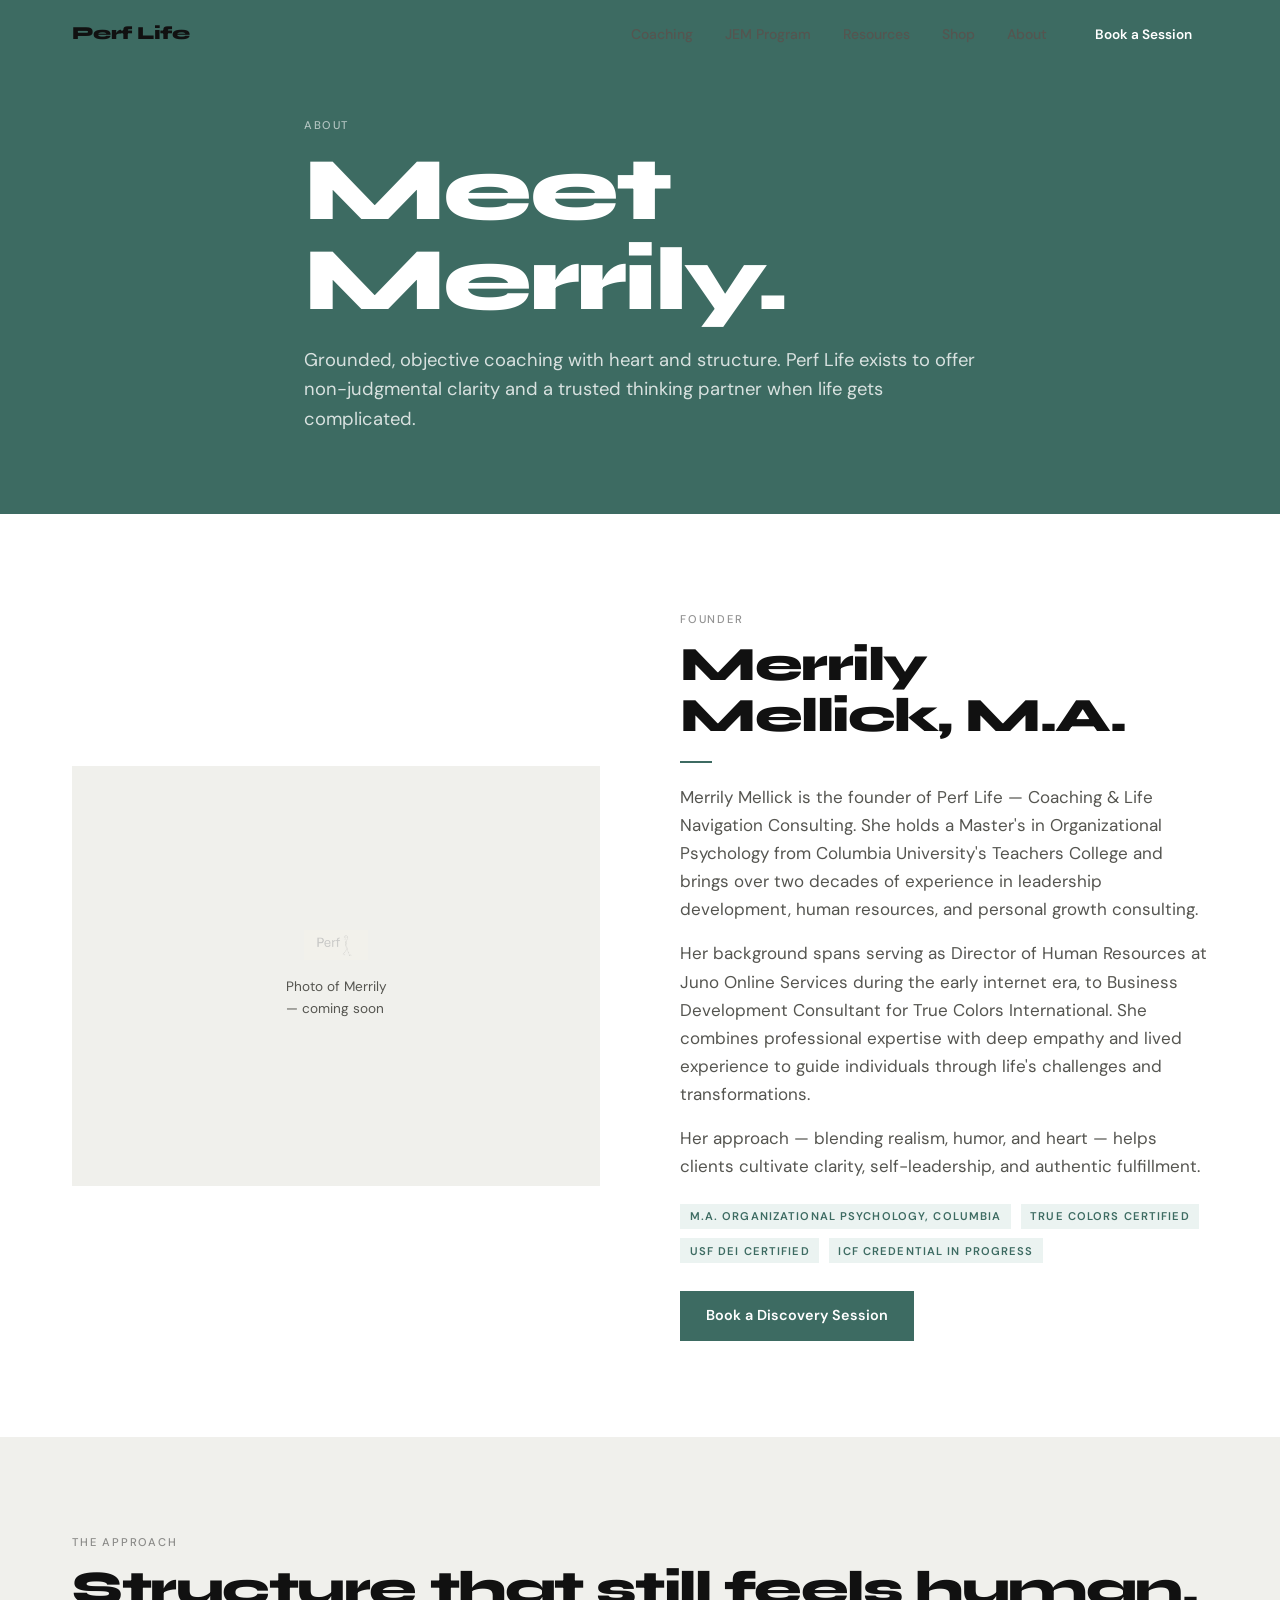
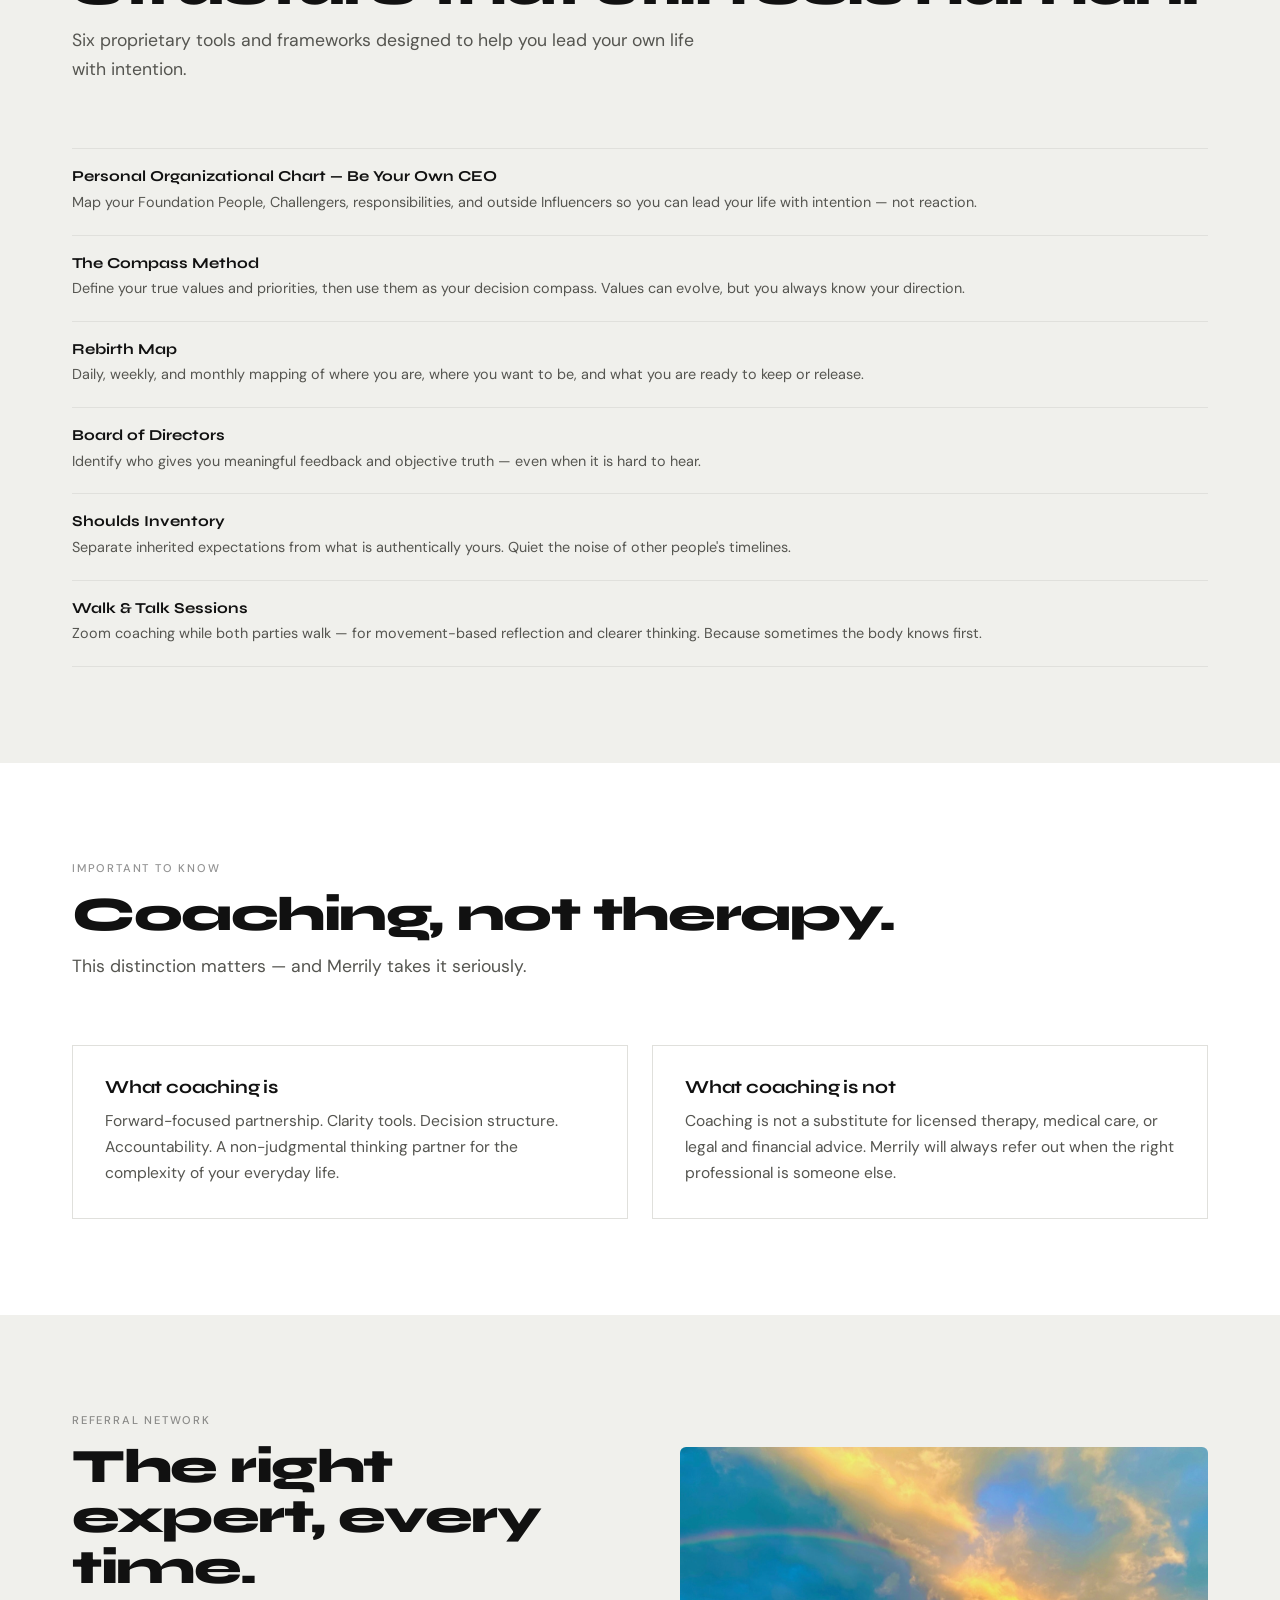
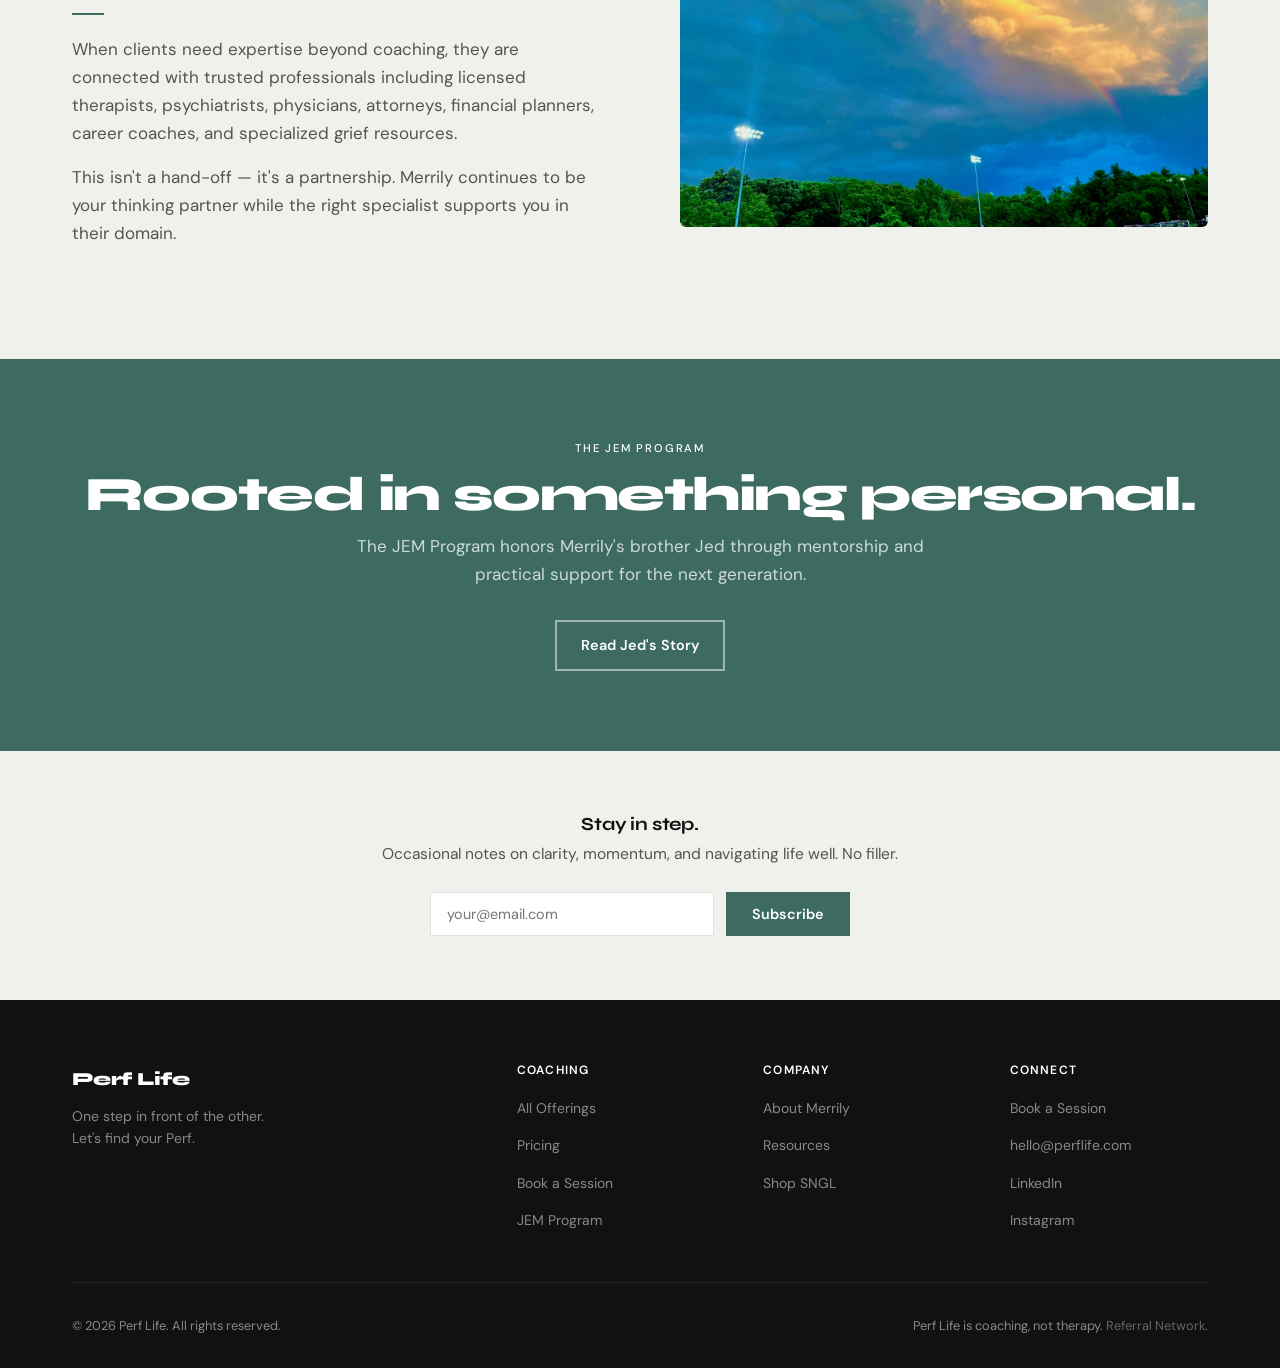
==== about.html @ c6f81f3a "Perf Life V3 — Editorial White (Syne + sage/teal)" ====
<!DOCTYPE html>
<html lang="en">
<head>
  <meta charset="UTF-8">
  <meta name="viewport" content="width=device-width, initial-scale=1.0">
  <title>About Merrily — Perf Life</title>
  <meta name="description" content="Meet Merrily Mellick, M.A. — founder of Perf Life. Organizational psychologist, coach, and trusted thinking partner.">
  <link rel="preconnect" href="https://fonts.googleapis.com">
  <link rel="preconnect" href="https://fonts.gstatic.com" crossorigin>
  <link href="https://fonts.googleapis.com/css2?family=Syne:wght@700;800&family=DM+Sans:ital,opsz,wght@0,9..40,400;0,9..40,500;1,9..40,400&display=swap" rel="stylesheet">
  <link rel="stylesheet" href="css/style.css">
</head>
<body>

  <nav class="nav" aria-label="Main navigation">
    <div class="nav__inner">
      <a class="nav__logo" href="index.html">
        <img class="nav__logo-mark" src="assets/perf-logo-walker.png" alt="">
        Perf Life
      </a>
      <ul class="nav__links" role="list">
        <li><a href="coaching.html">Coaching</a></li>
        <li><a href="jem-program.html">JEM Program</a></li>
        <li><a href="resources.html">Resources</a></li>
        <li><a href="shop.html">Shop</a></li>
        <li><a href="about.html">About</a></li>
        <li><a href="book.html" class="nav__cta">Book a Session</a></li>
      </ul>
      <button class="nav__burger" aria-label="Open menu" aria-expanded="false">
        <span></span><span></span><span></span>
      </button>
    </div>
  </nav>
  <div class="nav__drawer">
    <a href="coaching.html">Coaching</a>
    <a href="jem-program.html">JEM Program</a>
    <a href="resources.html">Resources</a>
    <a href="shop.html">Shop</a>
    <a href="about.html">About</a>
    <a href="book.html">Book a Session →</a>
  </div>

  <!-- HERO -->
  <section class="hero hero--page">
    <div class="hero__bg" aria-hidden="true"></div>
    <div class="container">
      <div class="hero__inner">
        <div class="hero__content">
          <span class="eyebrow hero__eyebrow">About</span>
          <h1 class="hero__title">Meet Merrily.</h1>
          <p class="hero__lead">Grounded, objective coaching with heart and structure. Perf Life exists to offer non-judgmental clarity and a trusted thinking partner when life gets complicated.</p>
        </div>
      </div>
    </div>
  </section>

  <!-- BIO -->
  <section class="section">
    <div class="container">
      <div class="media-text reveal">
        <div>
          <!-- Replace with Merrily's photo -->
          <div class="media-text__image--placeholder">
            <img src="assets/perf-logo-walker.png" style="width:64px;opacity:0.2;" alt="">
            <span style="font-size:0.85rem;color:var(--ink-2);">Photo of Merrily<br>— coming soon</span>
          </div>
        </div>
        <div class="media-text__content">
          <span class="eyebrow">Founder</span>
          <h2>Merrily Mellick, M.A.</h2>
          <div class="divider"></div>
          <p>Merrily Mellick is the founder of Perf Life — Coaching &amp; Life Navigation Consulting. She holds a Master's in Organizational Psychology from Columbia University's Teachers College and brings over two decades of experience in leadership development, human resources, and personal growth consulting.</p>
          <p>Her background spans serving as Director of Human Resources at Juno Online Services during the early internet era, to Business Development Consultant for True Colors International. She combines professional expertise with deep empathy and lived experience to guide individuals through life's challenges and transformations.</p>
          <p>Her approach — blending realism, humor, and heart — helps clients cultivate clarity, self-leadership, and authentic fulfillment.</p>
          <div style="display:flex;flex-wrap:wrap;gap:0.6rem;margin-top:1.5rem;">
            <span class="tag">M.A. Organizational Psychology, Columbia</span>
            <span class="tag">True Colors Certified</span>
            <span class="tag">USF DEI Certified</span>
            <span class="tag">ICF Credential in Progress</span>
          </div>
          <div class="btn-row">
            <a href="book.html" class="btn btn--primary">Book a Discovery Session</a>
          </div>
        </div>
      </div>
    </div>
  </section>

  <!-- FRAMEWORKS -->
  <section class="section section--stone">
    <div class="container">
      <div class="section-head reveal">
        <span class="eyebrow">The Approach</span>
        <h2>Structure that still feels human.</h2>
        <p class="lead">Six proprietary tools and frameworks designed to help you lead your own life with intention.</p>
      </div>
      <div class="framework-list">
        <div class="framework-item reveal">
          <h4>Personal Organizational Chart — Be Your Own CEO</h4>
          <p>Map your Foundation People, Challengers, responsibilities, and outside Influencers so you can lead your life with intention — not reaction.</p>
        </div>
        <div class="framework-item reveal">
          <h4>The Compass Method</h4>
          <p>Define your true values and priorities, then use them as your decision compass. Values can evolve, but you always know your direction.</p>
        </div>
        <div class="framework-item reveal">
          <h4>Rebirth Map</h4>
          <p>Daily, weekly, and monthly mapping of where you are, where you want to be, and what you are ready to keep or release.</p>
        </div>
        <div class="framework-item reveal">
          <h4>Board of Directors</h4>
          <p>Identify who gives you meaningful feedback and objective truth — even when it is hard to hear.</p>
        </div>
        <div class="framework-item reveal">
          <h4>Shoulds Inventory</h4>
          <p>Separate inherited expectations from what is authentically yours. Quiet the noise of other people's timelines.</p>
        </div>
        <div class="framework-item reveal">
          <h4>Walk &amp; Talk Sessions</h4>
          <p>Zoom coaching while both parties walk — for movement-based reflection and clearer thinking. Because sometimes the body knows first.</p>
        </div>
      </div>
    </div>
  </section>

  <!-- WHAT MERRILY IS NOT -->
  <section class="section">
    <div class="container">
      <div class="section-head reveal">
        <span class="eyebrow">Important to Know</span>
        <h2>Coaching, not therapy.</h2>
        <p class="lead">This distinction matters — and Merrily takes it seriously.</p>
      </div>
      <div class="grid grid--2 reveal">
        <div class="card">
          <h3>What coaching is</h3>
          <p>Forward-focused partnership. Clarity tools. Decision structure. Accountability. A non-judgmental thinking partner for the complexity of your everyday life.</p>
        </div>
        <div class="card">
          <h3>What coaching is not</h3>
          <p>Coaching is not a substitute for licensed therapy, medical care, or legal and financial advice. Merrily will always refer out when the right professional is someone else.</p>
        </div>
      </div>
    </div>
  </section>

  <!-- REFERRAL NETWORK -->
  <section class="section section--stone">
    <div class="container">
      <div class="media-text media-text--flip reveal">
        <div class="media-text__image">
          <img src="assets/hero-rainbow.jpg" alt="Rainbow — a symbol of connection and forward movement" style="height:380px;object-fit:cover;border-radius:6px;width:100%;">
        </div>
        <div class="media-text__content">
          <span class="eyebrow">Referral Network</span>
          <h2>The right expert, every time.</h2>
          <div class="divider"></div>
          <p>When clients need expertise beyond coaching, they are connected with trusted professionals including licensed therapists, psychiatrists, physicians, attorneys, financial planners, career coaches, and specialized grief resources.</p>
          <p>This isn't a hand-off — it's a partnership. Merrily continues to be your thinking partner while the right specialist supports you in their domain.</p>
        </div>
      </div>
    </div>
  </section>

  <!-- JEM LINK -->
  <section class="cta-strip">
    <div class="container">
      <div class="reveal">
        <span class="eyebrow" style="color:var(--blue-pale);opacity:1;">The JEM Program</span>
        <h2>Rooted in something personal.</h2>
        <p>The JEM Program honors Merrily's brother Jed through mentorship and practical support for the next generation.</p>
        <a href="jem-program.html" class="btn btn--outline">Read Jed's Story</a>
      </div>
    </div>
  </section>

  <!-- NEWSLETTER -->
  <section class="newsletter">
    <div class="container">
      <h3 class="reveal">Stay in step.</h3>
      <p class="reveal">Occasional notes on clarity, momentum, and navigating life well. No filler.</p>
      <form class="newsletter__form reveal" novalidate>
        <input type="email" placeholder="your@email.com" aria-label="Email address">
        <button type="submit" class="btn btn--primary">Subscribe</button>
      </form>
    </div>
  </section>

  <footer class="footer">
    <div class="container">
      <div class="footer__grid">
        <div>
          <div class="footer__brand">Perf Life</div>
          <p class="footer__tagline">One step in front of the other.<br>Let's find your Perf.</p>
        </div>
        <div class="footer__col">
          <h4>Coaching</h4>
          <ul>
            <li><a href="coaching.html">All Offerings</a></li>
            <li><a href="coaching.html#pricing">Pricing</a></li>
            <li><a href="book.html">Book a Session</a></li>
            <li><a href="jem-program.html">JEM Program</a></li>
          </ul>
        </div>
        <div class="footer__col">
          <h4>Company</h4>
          <ul>
            <li><a href="about.html">About Merrily</a></li>
            <li><a href="resources.html">Resources</a></li>
            <li><a href="shop.html">Shop SNGL</a></li>
          </ul>
        </div>
        <div class="footer__col">
          <h4>Connect</h4>
          <ul>
            <li><a href="book.html">Book a Session</a></li>
            <li><a href="mailto:hello@perflife.com">hello@perflife.com</a></li>
            <li><a href="#">LinkedIn</a></li>
            <li><a href="#">Instagram</a></li>
          </ul>
        </div>
      </div>
      <div class="footer__bottom">
        <span>© 2026 Perf Life. All rights reserved.</span>
        <span>Perf Life is coaching, not therapy. <a href="#">Referral Network</a>.</span>
      </div>
    </div>
  </footer>

  <script src="js/main.js"></script>
</body>
</html>
---- css/style.css ----
/* =============================================
   PERF LIFE V3 — "Editorial White"
   Palette: white + near-black + sage/teal accent
   Type: Syne (display) + DM Sans (body)
   Signature: white hero, massive black type,
   walking figure as large background element
   ============================================= */

:root {
  --white:      #FFFFFF;
  --off-white:  #F8F8F6;
  --stone:      #F0F0EC;
  --ink:        #111111;
  --ink-2:      #555550;
  --ink-3:      #888882;
  --sage:       #3D6B62;
  --sage-mid:   #548A80;
  --sage-pale:  #C0D8D4;
  --sage-xpale: #EBF3F1;
  --rule:       #E0E0DC;
  --radius:     0px;
  --max:        1200px;
  --nav-h:      68px;
}

*, *::before, *::after { box-sizing: border-box; margin: 0; padding: 0; }
html { scroll-behavior: smooth; -webkit-text-size-adjust: 100%; }
body { font-family: 'DM Sans', system-ui, sans-serif; font-size: 1.0625rem; line-height: 1.65; color: var(--ink); background: var(--white); }
img { display: block; max-width: 100%; height: auto; }
a { color: inherit; text-decoration: none; }
ul { list-style: none; }
button { cursor: pointer; font-family: inherit; }

/* Typography — Syne is geometric, confident, slightly unusual */
h1, h2, h3, h4 { font-family: 'Syne', system-ui, sans-serif; font-weight: 800; line-height: 1.05; letter-spacing: -0.03em; }
h1 { font-size: clamp(3rem, 7vw, 6rem); }
h2 { font-size: clamp(2rem, 4vw, 3rem); }
h3 { font-size: 1.15rem; font-weight: 700; letter-spacing: -0.01em; }
h4 { font-size: 0.95rem; font-weight: 700; letter-spacing: 0; }

.eyebrow { font-family: 'DM Sans', sans-serif; font-size: 0.7rem; font-weight: 500; letter-spacing: 0.16em; text-transform: uppercase; opacity: 0.45; display: block; margin-bottom: 0.75rem; }
.lead { font-size: 1.1rem; line-height: 1.65; color: var(--ink-2); }

.container { max-width: var(--max); margin: 0 auto; padding: 0 2rem; }
.section { padding: 6rem 0; }
.section--stone { background: var(--stone); }
.section--sage  { background: var(--sage); color: var(--white); }
.section--xpale { background: var(--sage-xpale); }

.section-head { margin-bottom: 4rem; }
.section-head h2 { margin-bottom: 0.75rem; }
.section-head .lead { max-width: 52ch; }
.section-head--center { text-align: center; }
.section-head--center .lead { margin: 0 auto; }

/* Nav — transparent over white hero, solidifies immediately */
.nav { position: fixed; top: 0; left: 0; right: 0; height: var(--nav-h); z-index: 100; transition: background 0.2s, border-color 0.2s; border-bottom: 1px solid transparent; }
.nav.scrolled { background: var(--white); border-color: var(--rule); }
.nav__inner { max-width: var(--max); margin: 0 auto; padding: 0 2rem; height: 100%; display: flex; align-items: center; justify-content: space-between; }
.nav__logo { font-family: 'Syne', sans-serif; font-weight: 800; font-size: 1.15rem; letter-spacing: -0.03em; color: var(--ink); transition: color 0.2s; display: flex; align-items: center; gap: 0.5rem; }
.nav__logo-mark { display: none; }
.nav__links { display: flex; align-items: center; gap: 2rem; }
.nav__links a { font-size: 0.875rem; font-weight: 500; color: var(--ink-2); transition: color 0.2s; }
.nav__links a:hover { color: var(--ink); }
.nav__cta { color: var(--white) !important; background: var(--sage); padding: 0.45rem 1rem; font-weight: 600 !important; font-size: 0.85rem !important; transition: background 0.2s !important; }
.nav__cta:hover { background: var(--sage-mid) !important; }
.nav__burger { display: none; flex-direction: column; gap: 5px; background: none; border: none; padding: 4px; }
.nav__burger span { display: block; width: 22px; height: 2px; background: var(--ink); border-radius: 0; }
.nav__drawer { display: none; position: fixed; top: var(--nav-h); left: 0; right: 0; background: var(--white); border-bottom: 1px solid var(--rule); padding: 1.5rem 2rem; z-index: 99; flex-direction: column; gap: 1.25rem; }
.nav__drawer.open { display: flex; }
.nav__drawer a { font-size: 1rem; font-weight: 500; color: var(--ink-2); }
.nav__drawer a:hover { color: var(--ink); }

/* Buttons */
.btn { display: inline-flex; align-items: center; gap: 0.4rem; font-family: 'DM Sans', sans-serif; font-size: 0.9rem; font-weight: 600; padding: 0.7rem 1.5rem; border-radius: var(--radius); border: 2px solid transparent; transition: background 0.2s, color 0.2s, border-color 0.2s; white-space: nowrap; }
.btn--primary { background: var(--sage); color: var(--white); border-color: var(--sage); }
.btn--primary:hover { background: var(--sage-mid); border-color: var(--sage-mid); }
.btn--outline { background: transparent; color: var(--white); border-color: rgba(255,255,255,0.5); }
.btn--outline:hover { border-color: var(--white); background: rgba(255,255,255,0.1); }
.btn--outline-dark { background: transparent; color: var(--sage); border-color: var(--sage); }
.btn--outline-dark:hover { background: var(--sage); color: var(--white); }
.btn-row { display: flex; flex-wrap: wrap; gap: 0.75rem; margin-top: 2rem; }

/* ── HERO — the key difference: white background, full-bleed type ── */
.hero {
  min-height: 100svh;
  background: var(--white);
  color: var(--ink);
  display: flex;
  flex-direction: column;
  justify-content: center;
  position: relative;
  overflow: hidden;
  padding-top: var(--nav-h);
  border-bottom: 1px solid var(--rule);
}
.hero__bg { display: none; } /* No bg image on white hero */
.hero__inner {
  position: relative; z-index: 1;
  display: grid; grid-template-columns: 1fr 1fr;
  gap: 4rem; align-items: center; padding: 5rem 0 4rem;
}
.hero__content { max-width: 56ch; }
.hero__eyebrow { color: var(--sage); opacity: 1; letter-spacing: 0.14em; }
.hero__title { color: var(--ink); margin-bottom: 1.25rem; line-height: 1.0; }
.hero__lead { font-size: 1.15rem; line-height: 1.6; color: var(--ink-2); }
.hero__tagline { display: block; margin-top: 0.75rem; font-size: 0.9rem; font-weight: 500; color: var(--sage); letter-spacing: 0.04em; }
.hero__visual { display: flex; justify-content: flex-end; align-items: center; }
.hero__photo-wrap { width: 420px; height: 520px; overflow: hidden; background: var(--stone); border: 1px solid var(--rule); display: flex; align-items: center; justify-content: center; flex-shrink: 0; }
.hero__photo-wrap img { width: 100%; height: 100%; object-fit: cover; }
.hero__photo-placeholder { text-align: center; color: var(--ink-3); font-size: 0.85rem; padding: 2rem; }
.hero__photo-placeholder .walker { width: 64px; margin: 0 auto 1rem; opacity: 0.15; }

/* Walker strip — on white background, the figure is dark */
.hero__walker-strip { position: absolute; bottom: 0; left: 0; right: 0; height: 72px; overflow: hidden; z-index: 2; border-top: 1px solid var(--rule); }
.hero__walker { position: absolute; bottom: 10px; left: -60px; height: 50px; opacity: 0.12; animation: walk-across 9s ease-in-out infinite; animation-delay: 1.5s; }
@keyframes walk-across { 0% { left: -60px; opacity: 0; } 8% { opacity: 0.12; } 90% { opacity: 0.12; } 100% { left: calc(100% + 60px); opacity: 0; } }

/* Page heroes — sage background for interior pages */
.hero--page { min-height: 40vh; padding-bottom: 3rem; background: var(--sage); color: var(--white); border-bottom: none; }
.hero--page .hero__bg { display: none; }
.hero--page .hero__inner { padding: 3rem 0 2rem; grid-template-columns: 1fr; max-width: 680px; }
.hero--page .hero__title { color: var(--white); }
.hero--page .hero__eyebrow { color: rgba(255,255,255,0.6); opacity: 1; }
.hero--page .hero__lead { color: rgba(255,255,255,0.8); }
.hero--page .hero__walker-strip { border-top-color: rgba(255,255,255,0.15); }
.hero--page .hero__walker { opacity: 0.18; filter: brightness(0) invert(1); }

/* Cards — no border-radius, clean rules only */
.grid { display: grid; gap: 1.5rem; }
.grid--2 { grid-template-columns: repeat(2, 1fr); }
.grid--3 { grid-template-columns: repeat(3, 1fr); }
.grid--4 { grid-template-columns: repeat(4, 1fr); }

.card { background: var(--white); border: 1px solid var(--rule); padding: 2rem; display: flex; flex-direction: column; gap: 0.75rem; transition: border-color 0.2s, transform 0.2s; }
.card:hover { border-color: var(--sage-pale); transform: translateY(-2px); box-shadow: 0 4px 16px rgba(61,107,98,0.07); }
.card--blue { background: var(--sage); color: var(--white); border-color: var(--sage); }
.card--blue h3 { color: var(--white); }
.card--blue p { color: rgba(255,255,255,0.75); }
.card--stone { background: var(--stone); border-color: var(--rule); }
.card__icon { width: 32px; height: 32px; background: var(--sage-xpale); display: flex; align-items: center; justify-content: center; font-size: 1rem; flex-shrink: 0; }
.card p { color: var(--ink-2); font-size: 0.975rem; }
.card a { margin-top: auto; font-size: 0.875rem; font-weight: 600; color: var(--sage); display: inline-flex; align-items: center; gap: 0.3rem; }
.card a:hover { color: var(--sage-mid); }

/* Testimonials — clean rule, no rounded corners */
.testimonial { border-left: 2px solid var(--sage-pale); padding: 1.5rem 1.5rem 1.5rem 2rem; background: var(--white); }
.section--stone .testimonial { background: var(--off-white); }
.testimonial blockquote { font-size: 1.05rem; line-height: 1.65; color: var(--ink); font-style: italic; margin-bottom: 1rem; }
.testimonial cite { font-size: 0.85rem; font-weight: 600; color: var(--sage); font-style: normal; }

/* FAQ */
.faq { display: flex; flex-direction: column; }
.faq__item { border-bottom: 1px solid var(--rule); }
.faq__q { width: 100%; text-align: left; background: none; border: none; padding: 1.25rem 0; font-family: 'Syne', sans-serif; font-size: 0.95rem; font-weight: 700; color: var(--ink); display: flex; justify-content: space-between; align-items: center; gap: 1rem; letter-spacing: -0.01em; }
.faq__q:hover { color: var(--sage); }
.faq__icon { width: 20px; height: 20px; flex-shrink: 0; position: relative; }
.faq__icon::before, .faq__icon::after { content: ''; position: absolute; background: currentColor; }
.faq__icon::before { width: 100%; height: 1.5px; top: 9px; left: 0; }
.faq__icon::after { width: 1.5px; height: 100%; top: 0; left: 9px; transition: transform 0.25s; }
.faq__item.open .faq__icon::after { transform: scaleY(0); }
.faq__a { max-height: 0; overflow: hidden; transition: max-height 0.3s ease, padding 0.3s; font-size: 0.975rem; color: var(--ink-2); line-height: 1.65; }
.faq__item.open .faq__a { max-height: 400px; padding-bottom: 1.25rem; }

/* CTA strip */
.cta-strip { padding: 5rem 0; text-align: center; background: var(--sage); color: var(--white); }
.cta-strip h2 { color: var(--white); margin-bottom: 0.75rem; }
.cta-strip p { color: rgba(255,255,255,0.75); max-width: 50ch; margin: 0 auto 2rem; }

/* Pricing */
.pricing-card { border: 1px solid var(--rule); padding: 2.5rem; background: var(--white); display: flex; flex-direction: column; gap: 1.25rem; }
.pricing-card--featured { border: 2px solid var(--sage); position: relative; }
.pricing-card--featured::before { content: 'Most Popular'; position: absolute; top: -1px; right: 1.5rem; background: var(--sage); color: var(--white); font-size: 0.7rem; font-weight: 700; letter-spacing: 0.08em; text-transform: uppercase; padding: 0.25rem 0.75rem; }
.pricing__price { font-family: 'Syne', sans-serif; font-size: 2.75rem; font-weight: 800; color: var(--sage); line-height: 1; }
.pricing__price span { font-family: 'DM Sans', sans-serif; font-size: 1rem; font-weight: 400; color: var(--ink-2); }
.pricing__features { display: flex; flex-direction: column; gap: 0.6rem; }
.pricing__features li { font-size: 0.925rem; color: var(--ink-2); display: flex; align-items: flex-start; gap: 0.6rem; }
.pricing__features li::before { content: '✓'; color: var(--sage-mid); font-weight: 700; flex-shrink: 0; }

/* Shop */
.product-card { background: var(--white); border: 1px solid var(--rule); overflow: hidden; transition: border-color 0.2s, transform 0.2s; }
.product-card:hover { border-color: var(--sage-pale); transform: translateY(-2px); }
.product-card__image { width: 100%; height: 260px; object-fit: cover; background: var(--stone); }
.product-card__image--placeholder { width: 100%; height: 260px; background: var(--stone); display: flex; align-items: center; justify-content: center; color: var(--ink-2); font-size: 0.85rem; }
.product-card__body { padding: 1.25rem; }
.product-card__name { font-family: 'Syne', sans-serif; font-weight: 700; font-size: 1rem; margin-bottom: 0.35rem; letter-spacing: -0.01em; }
.product-card__price { color: var(--sage); font-weight: 600; font-size: 0.95rem; margin-bottom: 0.75rem; }
.product-card__desc { font-size: 0.875rem; color: var(--ink-2); margin-bottom: 1rem; }

/* Misc */
.coming-soon-banner { background: var(--sage-xpale); border: 1px solid var(--sage-pale); padding: 2rem; text-align: center; margin-bottom: 2rem; }
.coming-soon-banner p { color: var(--ink-2); font-size: 0.925rem; }
.newsletter { padding: 4rem 0; background: var(--stone); text-align: center; }
.newsletter h3 { margin-bottom: 0.5rem; }
.newsletter p { color: var(--ink-2); margin-bottom: 1.5rem; font-size: 0.975rem; }
.newsletter__form { display: flex; gap: 0.75rem; max-width: 420px; margin: 0 auto; flex-wrap: wrap; justify-content: center; }
.newsletter__form input { flex: 1; min-width: 200px; padding: 0.7rem 1rem; border: 1px solid var(--rule); font-family: 'DM Sans', sans-serif; font-size: 0.9rem; background: var(--white); color: var(--ink); outline: none; transition: border-color 0.2s; }
.newsletter__form input:focus { border-color: var(--sage-mid); }
.footer { background: var(--ink); color: rgba(255,255,255,0.5); padding: 4rem 0 2rem; }
.footer__grid { display: grid; grid-template-columns: 2fr 1fr 1fr 1fr; gap: 3rem; padding-bottom: 3rem; border-bottom: 1px solid rgba(255,255,255,0.08); margin-bottom: 2rem; }
.footer__brand { font-family: 'Syne', sans-serif; font-size: 1.15rem; font-weight: 800; color: var(--white); letter-spacing: -0.03em; margin-bottom: 0.75rem; }
.footer__tagline { font-size: 0.875rem; line-height: 1.55; max-width: 28ch; }
.footer__col h4 { font-family: 'DM Sans', sans-serif; font-size: 0.75rem; font-weight: 600; letter-spacing: 0.1em; text-transform: uppercase; color: var(--white); margin-bottom: 1rem; }
.footer__col ul { display: flex; flex-direction: column; gap: 0.6rem; }
.footer__col a { font-size: 0.875rem; transition: color 0.2s; }
.footer__col a:hover { color: var(--white); }
.footer__bottom { display: flex; justify-content: space-between; align-items: center; font-size: 0.8rem; flex-wrap: wrap; gap: 0.75rem; }
.footer__bottom a { color: rgba(255,255,255,0.35); }
.footer__bottom a:hover { color: rgba(255,255,255,0.65); }
.framework-list { display: flex; flex-direction: column; gap: 0; border-top: 1px solid var(--rule); }
.framework-item { padding: 1.25rem 0; border-bottom: 1px solid var(--rule); background: transparent; border-left: none; }
.framework-item:hover { background: var(--sage-xpale); padding-left: 1rem; transition: padding 0.2s, background 0.2s; }
.section--stone .framework-item { background: transparent; }
.section--stone .framework-item:hover { background: var(--white); }
.framework-item h4 { font-family: 'Syne', sans-serif; margin-bottom: 0.35rem; }
.framework-item p { font-size: 0.9rem; color: var(--ink-2); }
.tag { display: inline-block; font-size: 0.7rem; font-weight: 600; letter-spacing: 0.1em; text-transform: uppercase; padding: 0.2rem 0.6rem; background: var(--sage-xpale); color: var(--sage); }
.divider { width: 32px; height: 2px; background: var(--sage); margin: 1.25rem 0; }
.reveal { opacity: 0; transform: translateY(16px); transition: opacity 0.5s ease, transform 0.5s ease; }
.reveal.visible { opacity: 1; transform: none; }
.cal-wrap { background: var(--white); border: 1px solid var(--rule); overflow: hidden; min-height: 600px; }
.sngl-wordmark { font-family: 'Syne', sans-serif; font-size: clamp(3rem, 10vw, 7rem); font-weight: 800; letter-spacing: -0.04em; line-height: 0.9; color: var(--white); }
.sngl-sub { font-family: 'DM Sans', sans-serif; font-size: 0.95rem; color: rgba(255,255,255,0.7); margin-top: 0.75rem; letter-spacing: 0.06em; }
.filter-bar { display: flex; gap: 0.5rem; flex-wrap: wrap; margin-bottom: 2.5rem; }
.filter-btn { font-family: 'DM Sans', sans-serif; font-size: 0.8rem; font-weight: 600; padding: 0.35rem 0.9rem; border: 1px solid var(--rule); background: var(--white); color: var(--ink-2); transition: background 0.2s, color 0.2s, border-color 0.2s; }
.filter-btn.active, .filter-btn:hover { background: var(--sage); color: var(--white); border-color: var(--sage); }
.jem-hero { background: #1F3530; }
.jem-quote { background: var(--sage-xpale); border-left: 2px solid var(--sage); padding: 2rem 2.5rem; font-size: 1.15rem; font-style: italic; line-height: 1.65; color: var(--ink); margin: 2.5rem 0; }
.jem-quote cite { display: block; margin-top: 1rem; font-style: normal; font-size: 0.875rem; font-weight: 600; color: var(--sage); font-family: 'DM Sans', sans-serif; }
.media-text { display: grid; grid-template-columns: 1fr 1fr; gap: 5rem; align-items: center; }
.media-text--flip { direction: rtl; }
.media-text--flip > * { direction: ltr; }
.media-text__image { overflow: hidden; }
.media-text__image img { width: 100%; height: 420px; object-fit: cover; }
.media-text__image--placeholder { width: 100%; height: 420px; background: var(--stone); display: flex; align-items: center; justify-content: center; color: var(--ink-2); font-size: 0.875rem; flex-direction: column; gap: 1rem; }
.media-text__content h2 { margin-bottom: 1rem; }
.media-text__content p { color: var(--ink-2); margin-bottom: 1rem; }
.media-text__content .btn-row { margin-top: 1.75rem; }

@media (max-width: 900px) {
  .hero__inner { grid-template-columns: 1fr; gap: 2rem; }
  .hero__visual { display: none; }
  .media-text { grid-template-columns: 1fr; gap: 2.5rem; }
  .media-text--flip { direction: ltr; }
  .footer__grid { grid-template-columns: 1fr 1fr; gap: 2rem; }
  .grid--3 { grid-template-columns: 1fr 1fr; }
  .grid--4 { grid-template-columns: 1fr 1fr; }
}
@media (max-width: 640px) {
  :root { --nav-h: 60px; }
  .nav__links { display: none; }
  .nav__burger { display: flex; }
  .section { padding: 3.5rem 0; }
  .container { padding: 0 1.25rem; }
  .grid--2, .grid--3, .grid--4 { grid-template-columns: 1fr; }
  h1 { font-size: 2.6rem; }
  h2 { font-size: 1.8rem; }
  .footer__grid { grid-template-columns: 1fr; gap: 2rem; }
}
@media (prefers-reduced-motion: reduce) {
  .hero__walker { animation: none; }
  .reveal { opacity: 1; transform: none; transition: none; }
  * { transition-duration: 0.01ms !important; animation-duration: 0.01ms !important; }
}
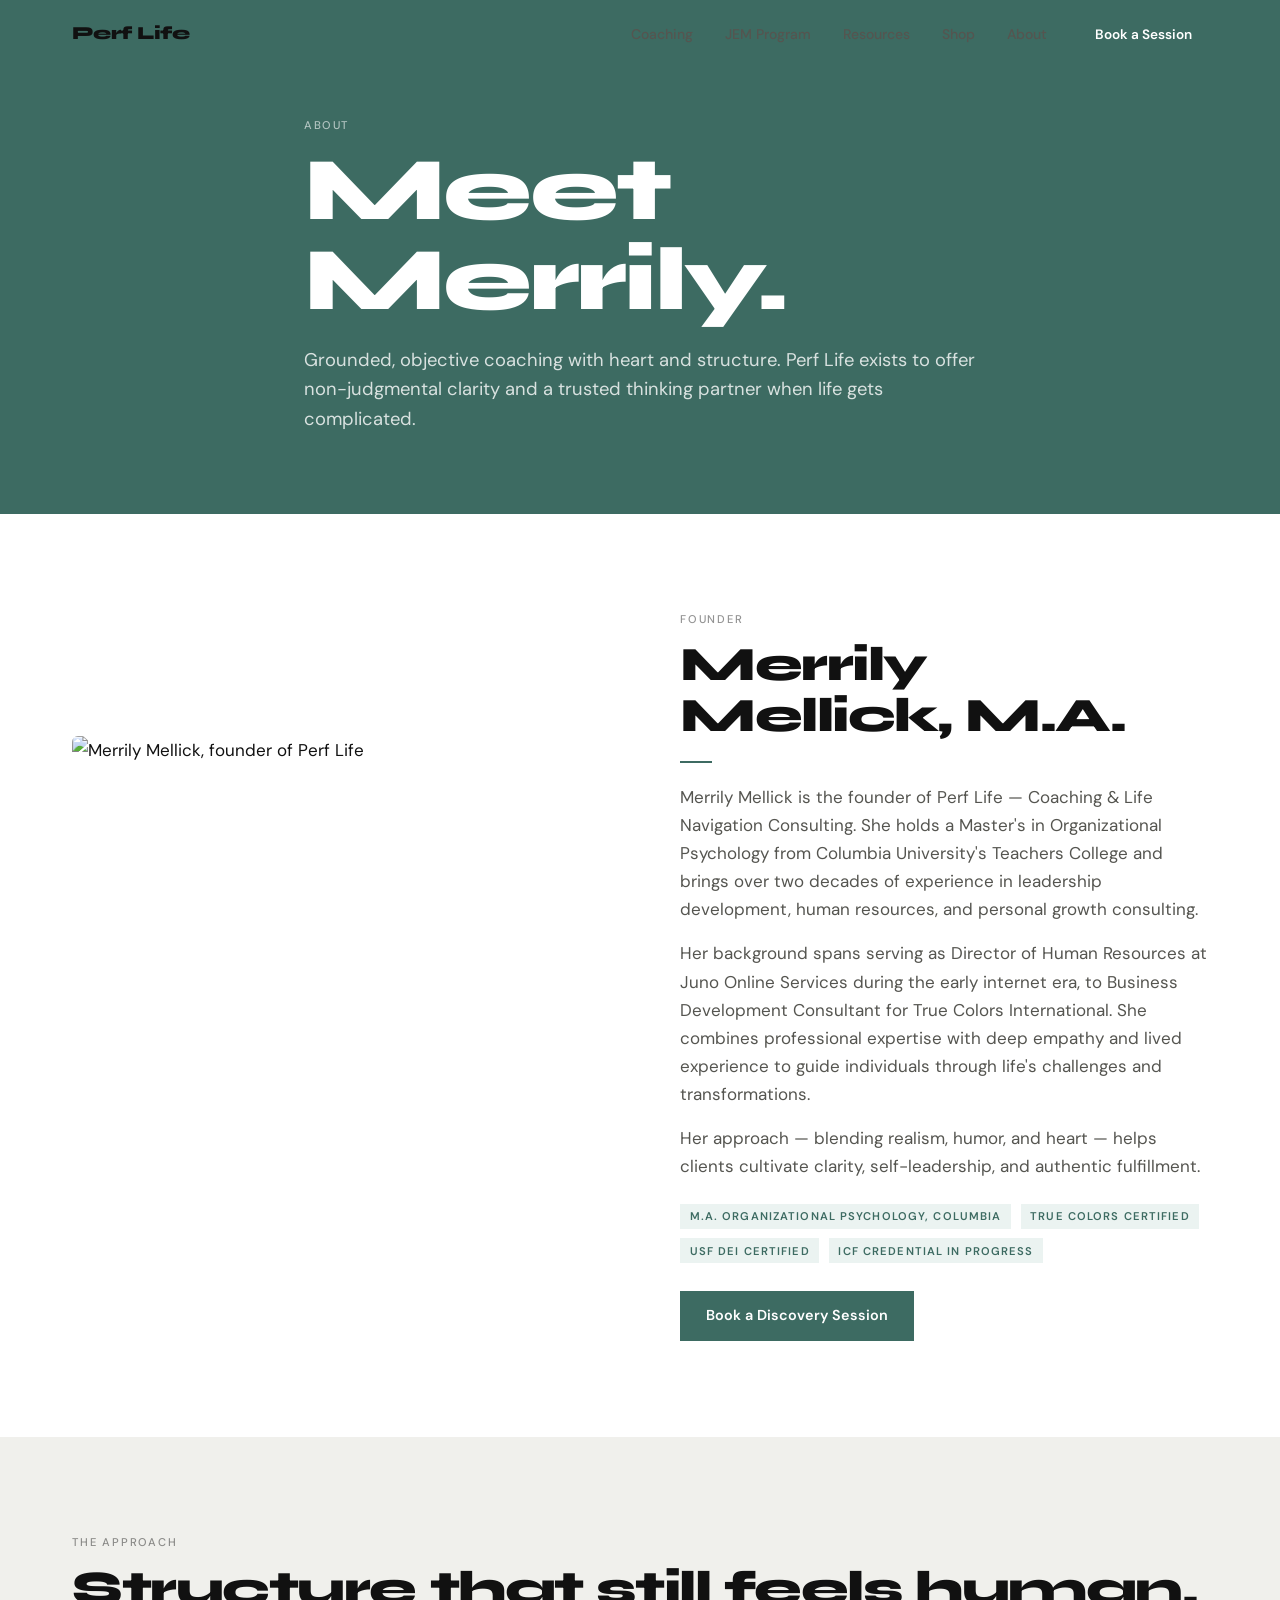
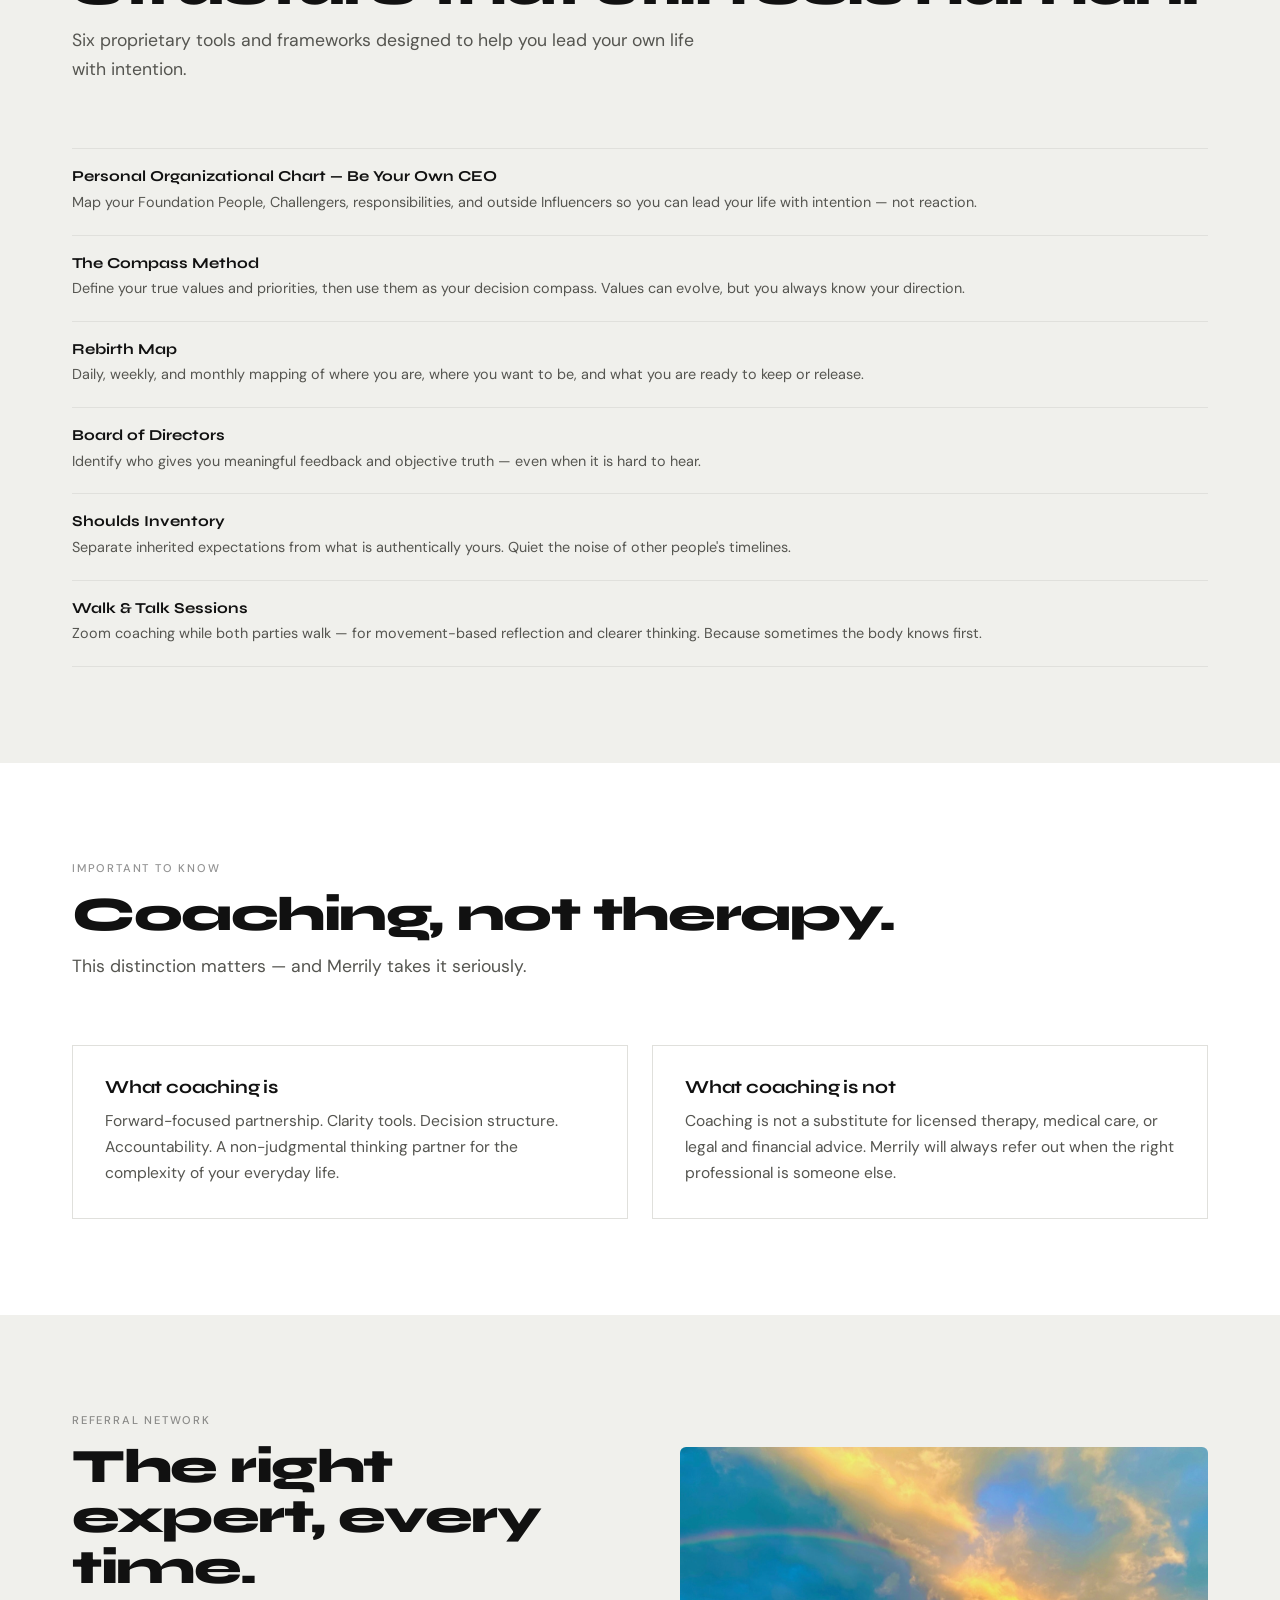
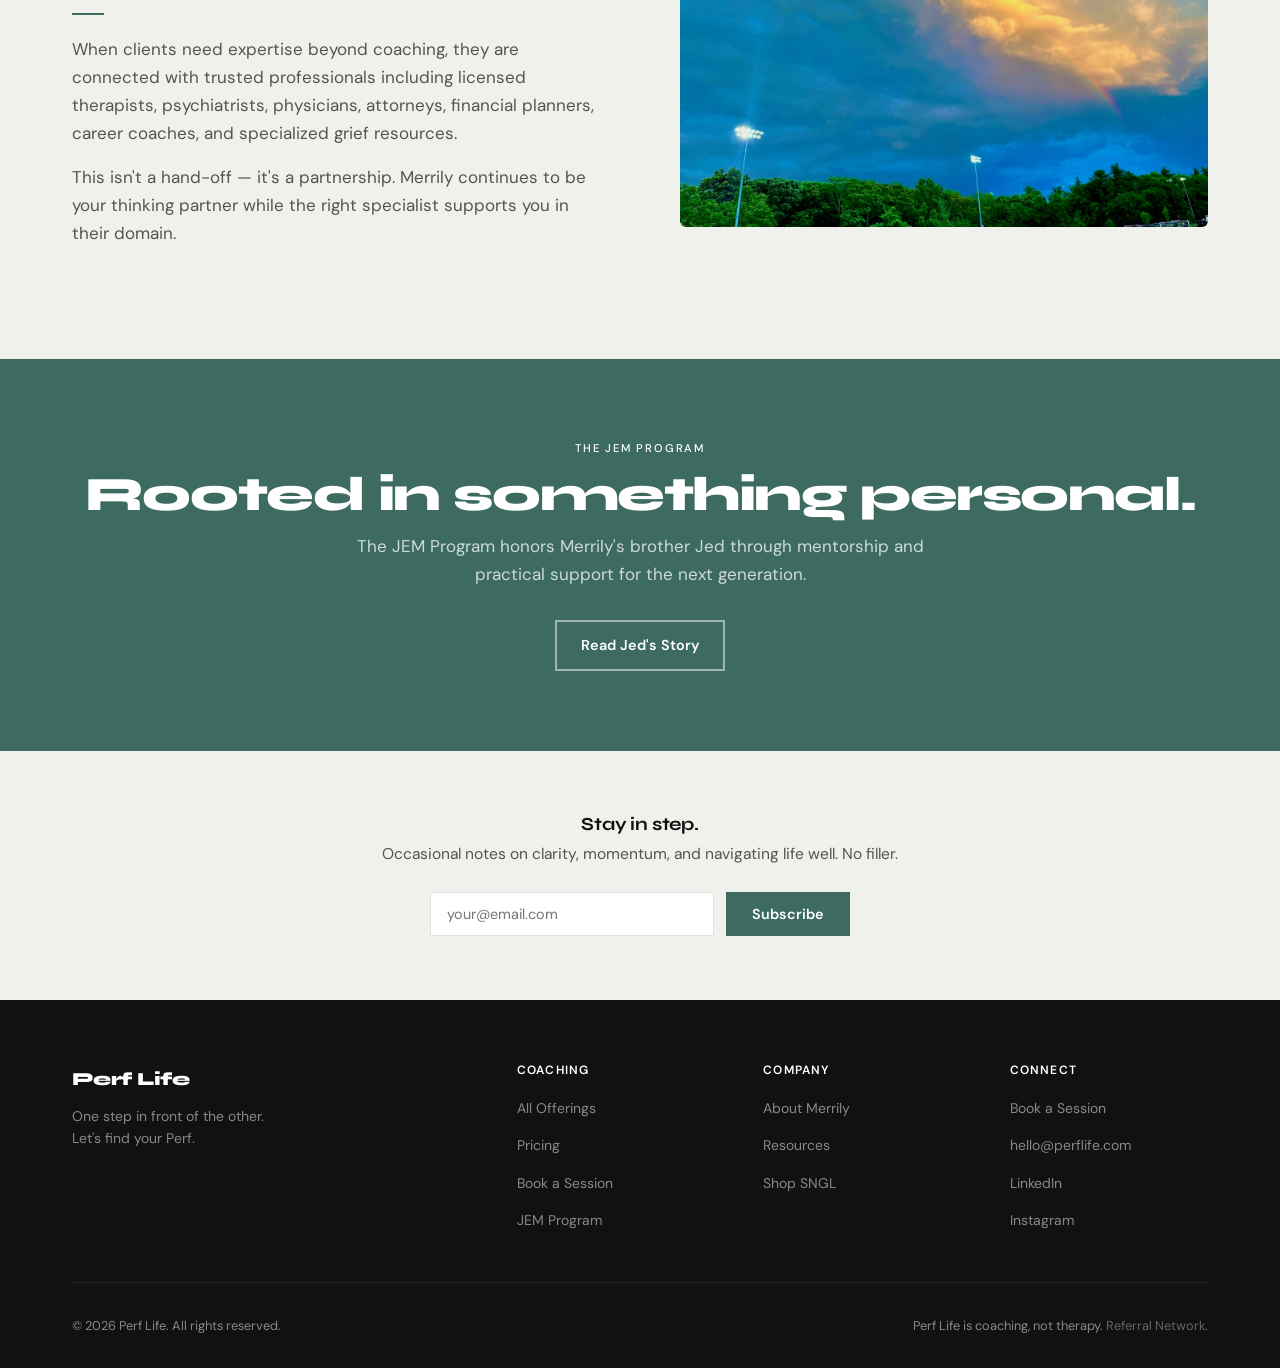
==== commit 47fadbd7: "Add Merrily's photo to hero and About page" ====
--- a/about.html
+++ b/about.html
@@ -59,11 +59,7 @@
     <div class="container">
       <div class="media-text reveal">
         <div>
-          <!-- Replace with Merrily's photo -->
-          <div class="media-text__image--placeholder">
-            <img src="assets/perf-logo-walker.png" style="width:64px;opacity:0.2;" alt="">
-            <span style="font-size:0.85rem;color:var(--ink-2);">Photo of Merrily<br>— coming soon</span>
-          </div>
+          <img src="assets/merrily.jpg" alt="Merrily Mellick, founder of Perf Life" style="width:100%;height:480px;object-fit:cover;object-position:center top;border-radius:6px;">
         </div>
         <div class="media-text__content">
           <span class="eyebrow">Founder</span>
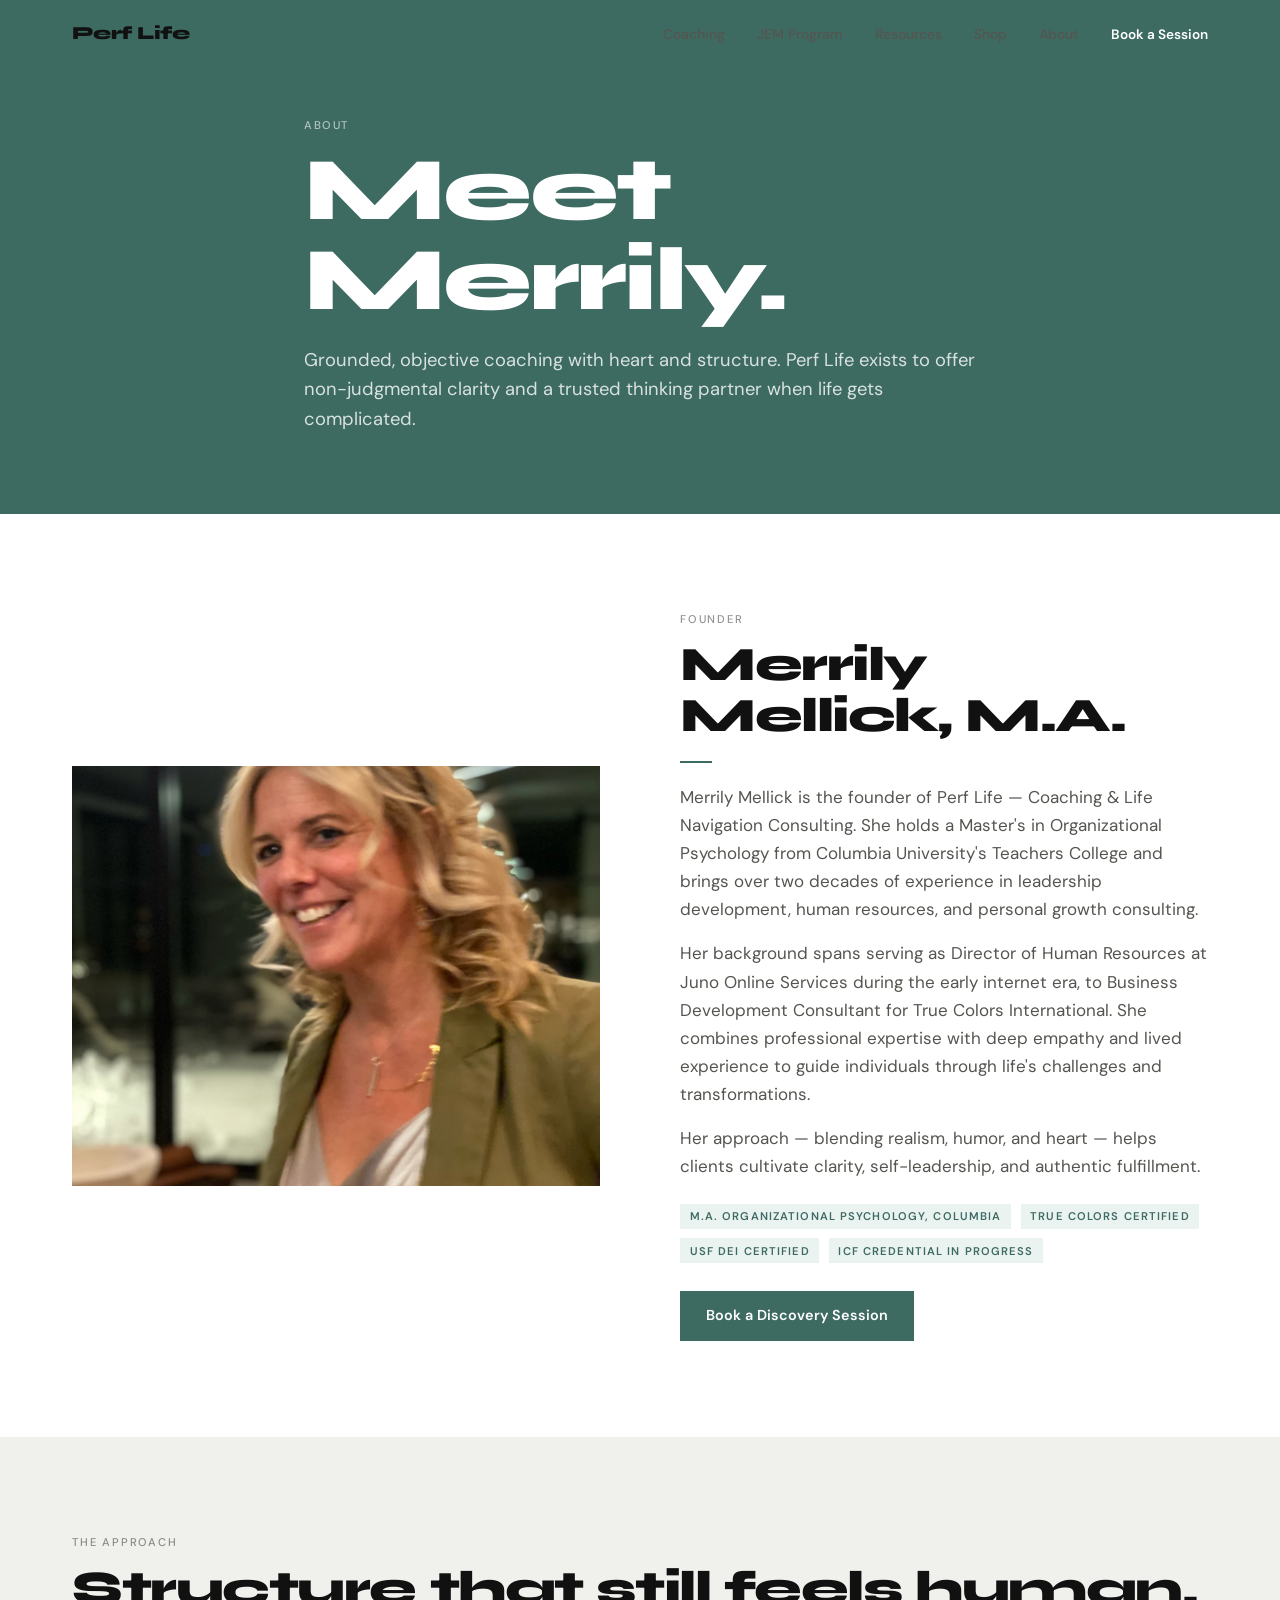
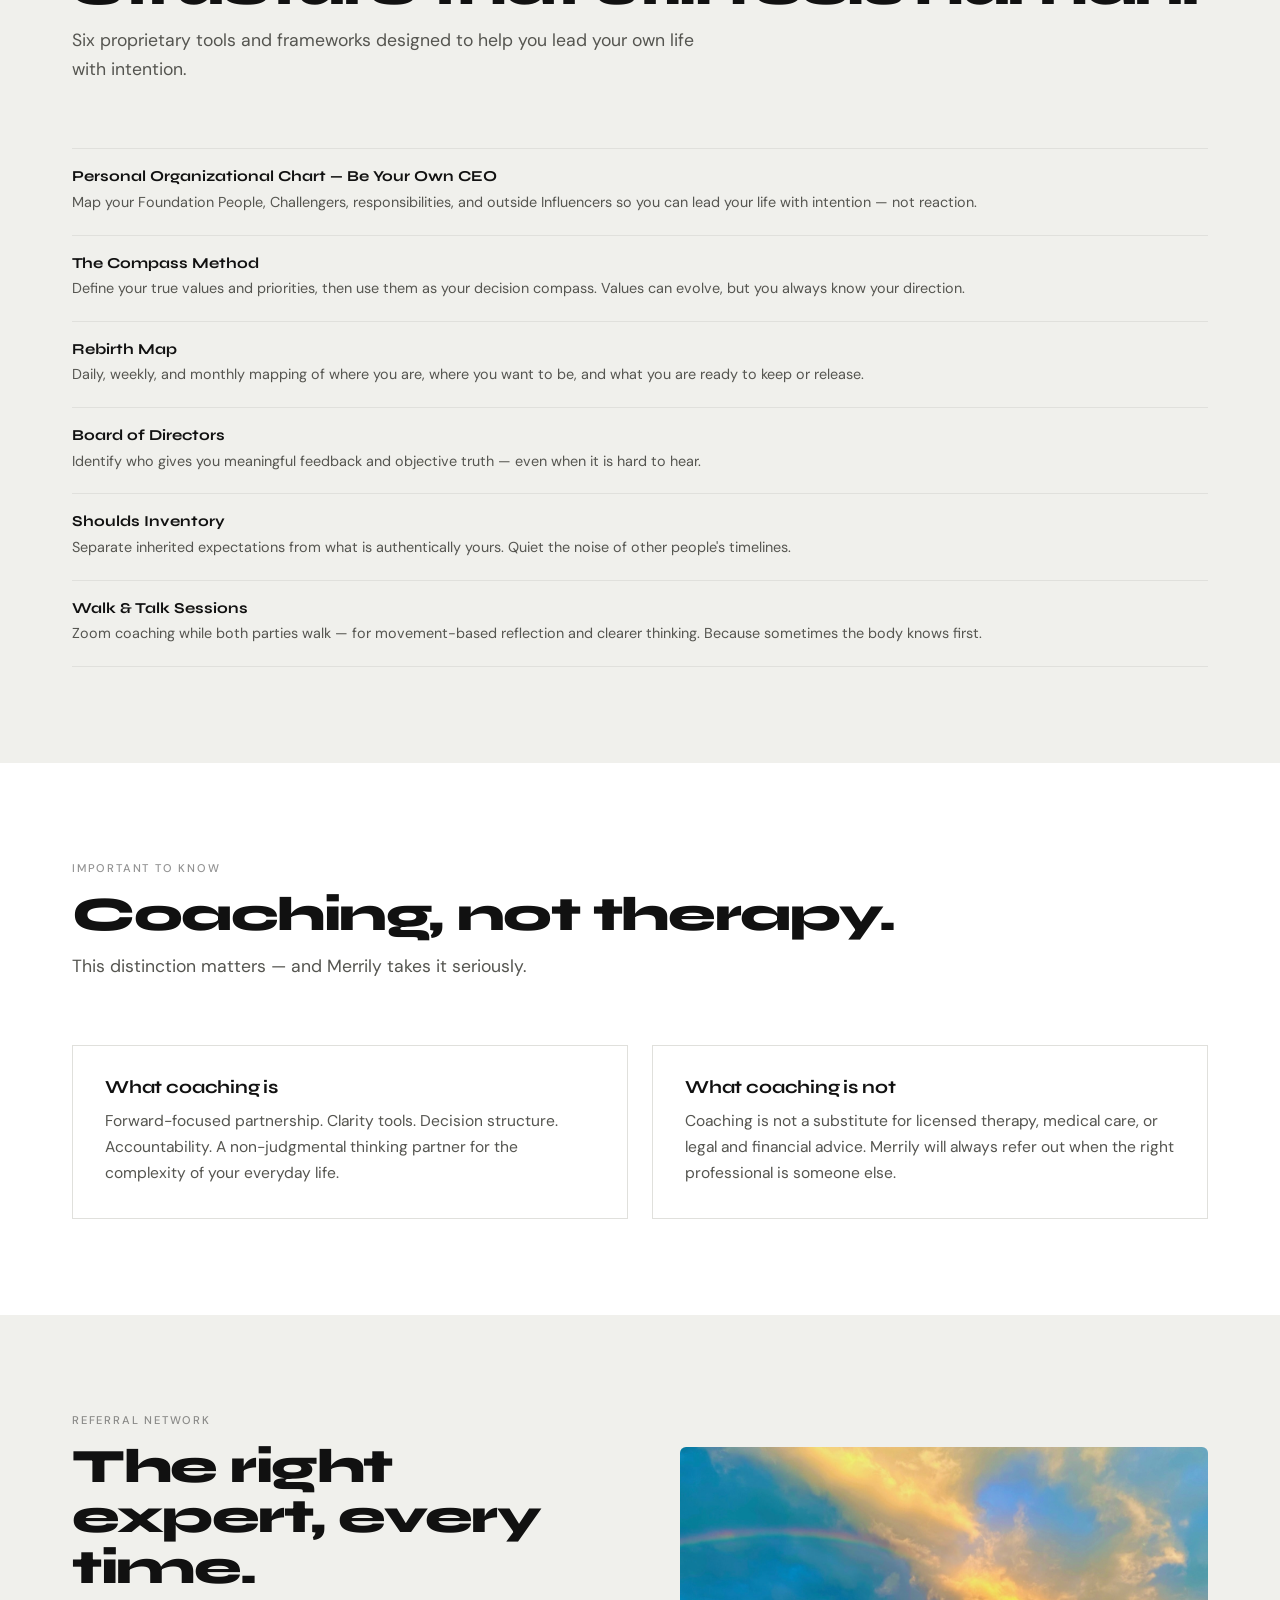
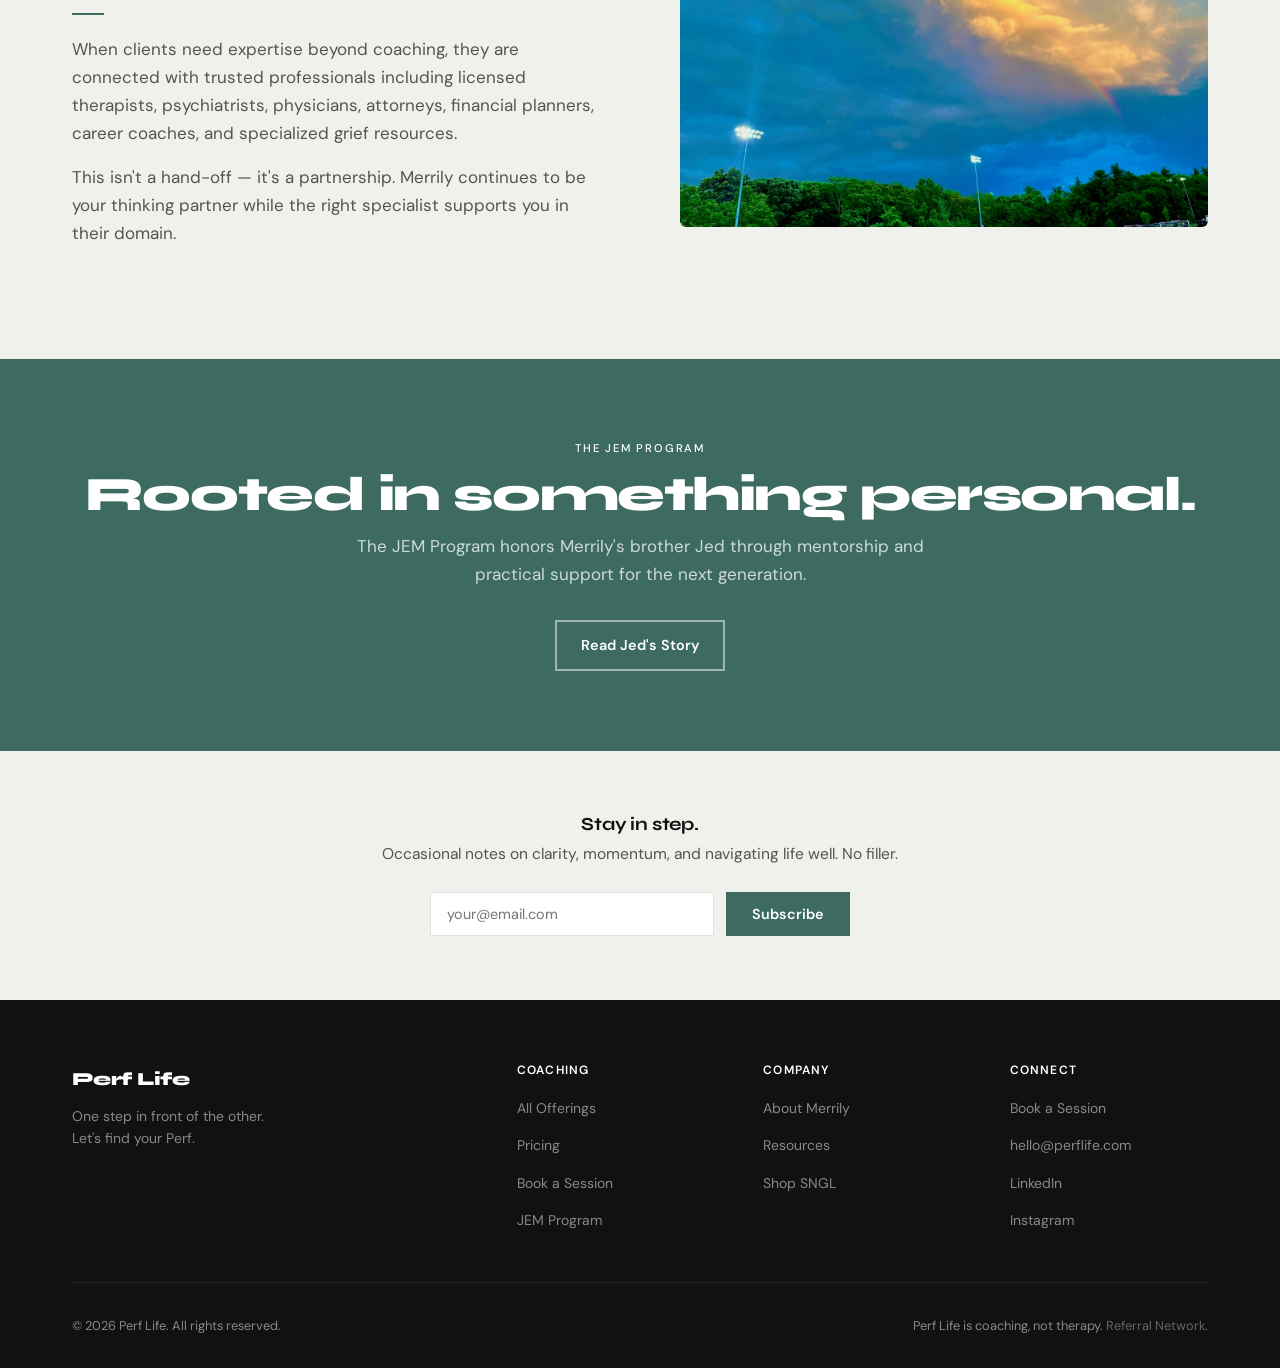
==== commit 3962b26b: "Fix: hero buttons, about photo wrapper, walker ghost, rich per-version hover animations" ====
--- a/about.html
+++ b/about.html
@@ -58,8 +58,8 @@
   <section class="section">
     <div class="container">
       <div class="media-text reveal">
-        <div>
-          <img src="assets/merrily.jpg" alt="Merrily Mellick, founder of Perf Life" style="width:100%;height:480px;object-fit:cover;object-position:center top;border-radius:6px;">
+        <div class="media-text__image">
+          <img src="assets/merrily.jpg" alt="Merrily Mellick, founder of Perf Life">
         </div>
         <div class="media-text__content">
           <span class="eyebrow">Founder</span>
--- a/css/style.css
+++ b/css/style.css
@@ -10,6 +10,8 @@
   --white:      #FFFFFF;
   --off-white:  #F8F8F6;
   --stone:      #F0F0EC;
+  --icon-sw:    1;
+  --icon-lc:    round;
   --ink:        #111111;
   --ink-2:      #555550;
   --ink-3:      #888882;
@@ -138,7 +140,7 @@
 .card--blue h3 { color: var(--white); }
 .card--blue p { color: rgba(255,255,255,0.75); }
 .card--stone { background: var(--stone); border-color: var(--rule); }
-.card__icon { width: 32px; height: 32px; background: var(--sage-xpale); display: flex; align-items: center; justify-content: center; font-size: 1rem; flex-shrink: 0; }
+.card__icon { width: 48px; height: 48px; background: transparent; border: 1px solid var(--sage-pale); display: flex; align-items: center; justify-content: center; color: var(--sage); flex-shrink: 0; font-size: 0; }
 .card p { color: var(--ink-2); font-size: 0.975rem; }
 .card a { margin-top: auto; font-size: 0.875rem; font-weight: 600; color: var(--sage); display: inline-flex; align-items: center; gap: 0.3rem; }
 .card a:hover { color: var(--sage-mid); }
@@ -262,3 +264,121 @@
   .reveal { opacity: 1; transform: none; transition: none; }
   * { transition-duration: 0.01ms !important; animation-duration: 0.01ms !important; }
 }
+
+/* ═══════════════════════════════════════════
+   V3 ENHANCED INTERACTIONS — Editorial White
+   Character: sharp, minimal, no-nonsense
+   Hover = border change + instant fills, no lift
+   ═══════════════════════════════════════════ */
+
+.hero__walker { animation-fill-mode: both; }
+
+/* Hero (white bg) — sage primary, ink-bordered secondary */
+.hero .btn--primary {
+  background: var(--sage);
+  color: var(--white);
+  border-color: var(--sage);
+}
+.hero .btn--primary:hover {
+  background: var(--sage-mid);
+  border-color: var(--sage-mid);
+  box-shadow: 0 5px 18px rgba(61,107,98,0.3);
+}
+/* Override: .btn--outline has white border — invisible on white hero */
+.hero .btn--outline {
+  color: var(--ink);
+  border-color: rgba(0,0,0,0.25);
+}
+.hero .btn--outline:hover {
+  border-color: var(--ink);
+  background: rgba(0,0,0,0.04);
+}
+.hero .btn--outline-dark {
+  color: var(--ink);
+  border-color: var(--ink);
+}
+.hero .btn--outline-dark:hover {
+  background: var(--ink);
+  color: var(--white);
+}
+
+/* Nav — block fill behind text (editorial newspaper style) */
+.nav__links a {
+  position: relative;
+  padding: 3px 6px;
+  margin: -3px -6px;
+  transition: color 0.18s, background 0.18s;
+}
+.nav__links a:hover {
+  background: var(--sage-xpale);
+  color: var(--sage);
+}
+
+/* Cards — border sharpens to full sage, NO lift (editorial = flat) */
+.card {
+  transition: border-color 0.18s ease, box-shadow 0.18s ease;
+}
+.card:hover {
+  border-color: var(--sage);
+  box-shadow: 4px 4px 0 var(--sage-pale);
+  transform: none;
+}
+.card:hover .card__icon {
+  background: var(--sage-xpale);
+  border-color: var(--sage);
+  transition: background 0.18s, border-color 0.18s;
+}
+
+/* Buttons — flat fill wipe */
+.btn--primary:hover {
+  box-shadow: 3px 3px 0 rgba(61,107,98,0.25);
+  transform: translateY(-1px);
+}
+.btn--outline-dark {
+  transition: background 0.18s, color 0.18s, border-color 0.18s, box-shadow 0.18s;
+}
+.btn--outline-dark:hover {
+  box-shadow: 3px 3px 0 var(--sage-pale);
+}
+
+/* Framework items — sage stripe appears instantly, text shifts */
+.framework-item {
+  transition: background 0.18s, padding-left 0.18s, border-left-width 0.1s;
+}
+.framework-item:hover {
+  background: var(--sage-xpale);
+  padding-left: 1.5rem;
+}
+.framework-item:hover h4 { color: var(--sage); }
+
+/* Testimonials — sage tint fill */
+.testimonial { transition: background 0.18s, border-left-color 0.18s; }
+.testimonial:hover {
+  background: var(--sage-xpale);
+  border-left-color: var(--sage);
+}
+
+/* Footer links */
+.footer__col a {
+  display: inline-block;
+  transition: color 0.15s, padding-left 0.15s;
+}
+.footer__col a:hover { color: var(--white); padding-left: 5px; }
+
+/* Pricing cards — sage border snap */
+.pricing-card {
+  transition: border-color 0.18s, box-shadow 0.18s;
+}
+.pricing-card:hover {
+  border-color: var(--sage);
+  box-shadow: 4px 4px 0 var(--sage-pale);
+}
+
+/* Product cards — same editorial flat-shadow pattern */
+.product-card {
+  transition: border-color 0.18s, box-shadow 0.18s;
+}
+.product-card:hover {
+  border-color: var(--sage);
+  box-shadow: 4px 4px 0 var(--sage-pale);
+}
